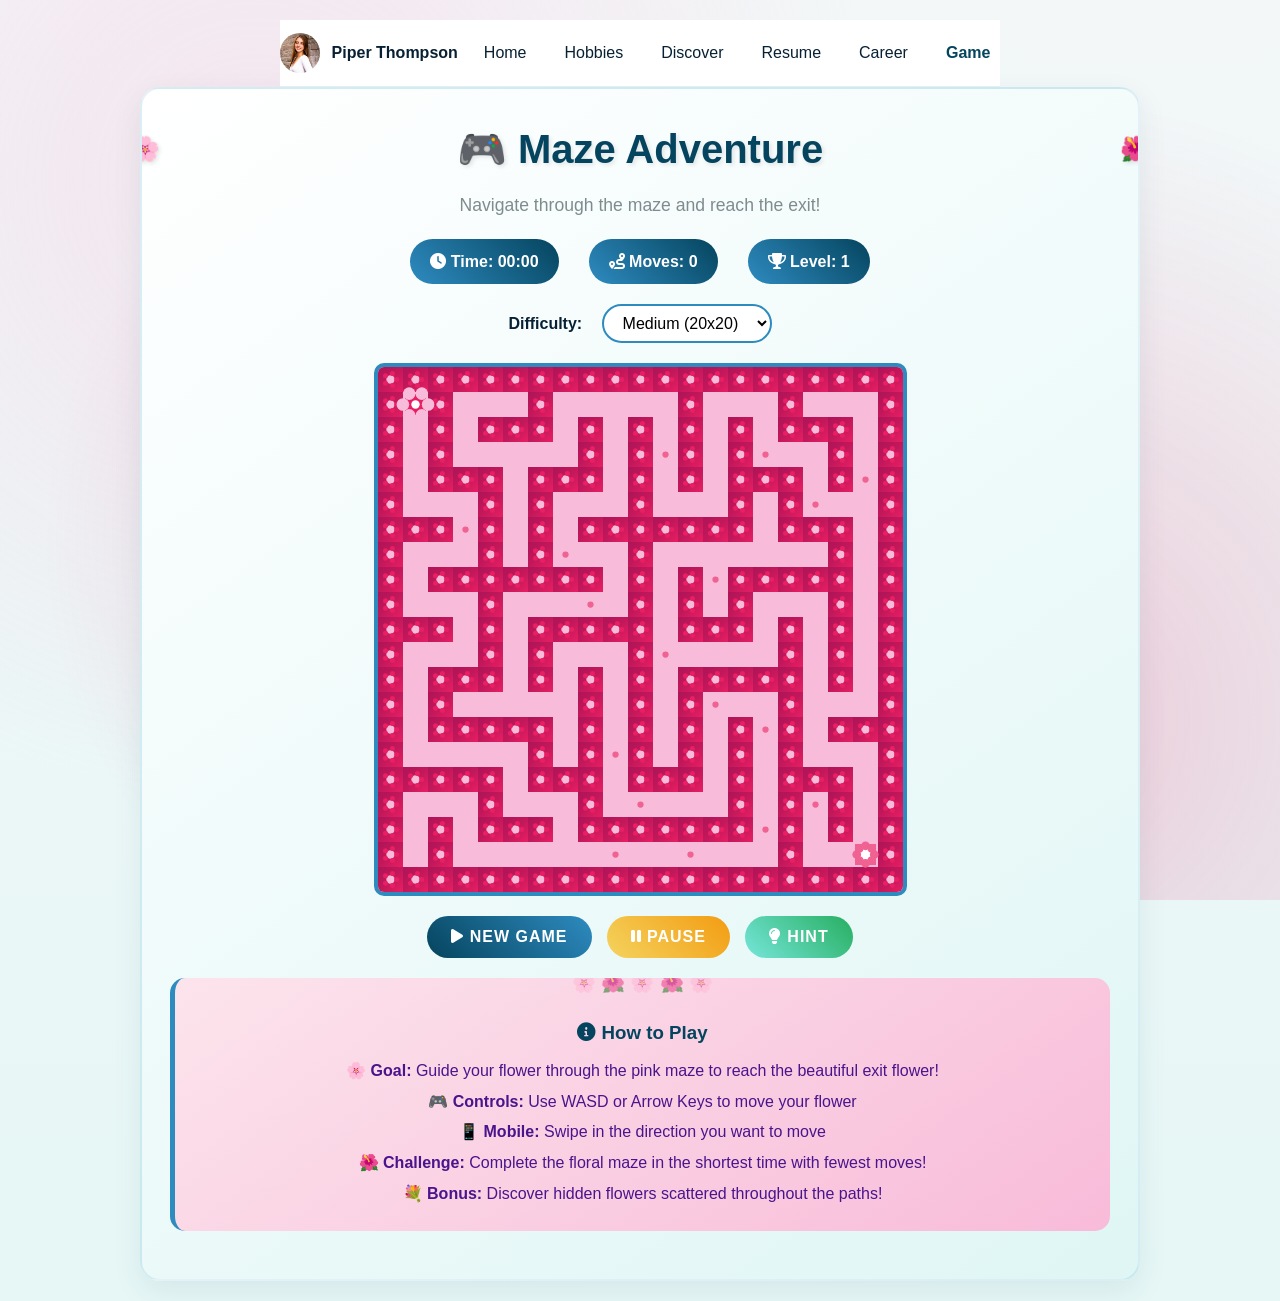
==== game.html @ 85d79a7a "Add files via upload" ====
<!DOCTYPE html>
<html lang="en">
<head>
    <meta charset="UTF-8">
    <meta name="viewport" content="width=device-width, initial-scale=1.0">
    <title>Maze Game - Find Your Way Out!</title>
    <link rel="stylesheet" href="CSS/styles.css">
    <link rel="stylesheet" href="https://cdnjs.cloudflare.com/ajax/libs/font-awesome/6.0.0/css/all.min.css">
    <style>
        :root {
            /* Coastal palette for game visuals (keeps the site consistent) */
            --primary-color: #05445E; /* deep ocean */
            --accent-color: #2E8BC0;  /* bright accent */
            --success-color: #75E6DA; /* seafoam */
            --warning-color: #F4D35E; /* sand */
            --text-color: #072033;    /* dark text */
            --background-color: #F3F7F8; /* light neutral */
            --wall-color: #2E8BC0;    /* walls use accent */
            --path-color: #E6F7F6;    /* pale sea */
            --player-color: #189AB4;  /* player color */
            --start-color: #75E6DA;
            --end-color: #05445E;
            --sea-sheen: #dff6f5;
        }

        * {
            margin: 0;
            padding: 0;
            box-sizing: border-box;
        }

        body {
            font-family: 'Inter', -apple-system, BlinkMacSystemFont, 'Segoe UI', Roboto, sans-serif;
            background: linear-gradient(180deg, #F3F7F8 0%, #E6F7F6 100%);
            min-height: 100vh;
            color: var(--text-color);
            display: flex;
            flex-direction: column;
            align-items: center;
            padding: 20px;
            position: relative;
            overflow-x: hidden;
        }

        body::before {
            content: '';
            position: fixed;
            top: 0;
            left: 0;
            width: 100%;
            height: 100%;
            background-image: 
                radial-gradient(circle at 20% 20%, rgba(248, 187, 217, 0.3) 0%, transparent 50%),
                radial-gradient(circle at 80% 80%, rgba(233, 30, 99, 0.2) 0%, transparent 50%),
                radial-gradient(circle at 40% 60%, rgba(194, 24, 91, 0.2) 0%, transparent 50%);
            pointer-events: none;
            z-index: -1;
        }

        .game-container {
            background: linear-gradient(145deg, #FFFFFF 0%, var(--sea-sheen) 100%);
            border-radius: 20px;
            padding: 28px;
            box-shadow: 0 10px 30px rgba(5, 68, 94, 0.08);
            max-width: 1000px;
            width: 100%;
            text-align: center;
            border: 2px solid rgba(46,139,192,0.12);
            position: relative;
            overflow: hidden;
        }

        .game-container::before {
            content: '';
            position: absolute;
            top: -50px;
            right: -50px;
            width: 100px;
            height: 100px;
            background: radial-gradient(circle, var(--flower-pink) 30%, transparent 70%);
            border-radius: 50%;
            opacity: 0.6;
        }

        .game-container::after {
            content: '';
            position: absolute;
            bottom: -30px;
            left: -30px;
            width: 60px;
            height: 60px;
            background: radial-gradient(circle, var(--rose-pink) 40%, transparent 70%);
            border-radius: 50%;
            opacity: 0.4;
        }

        .game-header {
            margin-bottom: 20px;
        }

        .game-title {
            font-size: 2.5rem;
            color: var(--primary-color);
            margin-bottom: 10px;
            text-shadow: 2px 2px 4px rgba(0, 0, 0, 0.1);
            position: relative;
        }

        .game-title::before {
            content: '🌸';
            position: absolute;
            left: -40px;
            top: 50%;
            transform: translateY(-50%);
            font-size: 1.5rem;
            animation: float 3s ease-in-out infinite;
        }

        .game-title::after {
            content: '🌺';
            position: absolute;
            right: -40px;
            top: 50%;
            transform: translateY(-50%);
            font-size: 1.5rem;
            animation: float 3s ease-in-out infinite reverse;
        }

        @keyframes float {
            0%, 100% { transform: translateY(-50%) rotate(0deg); }
            50% { transform: translateY(-60%) rotate(10deg); }
        }

        .game-subtitle {
            color: #7f8c8d;
            font-size: 1.1rem;
            margin-bottom: 20px;
        }

        .game-stats {
            display: flex;
            justify-content: center;
            gap: 30px;
            margin-bottom: 20px;
            flex-wrap: wrap;
        }

        .stat {
            background: linear-gradient(45deg, var(--accent-color), var(--primary-color));
            color: white;
            padding: 10px 20px;
            border-radius: 25px;
            font-weight: bold;
            min-width: 120px;
        }

        .maze-container {
            display: flex;
            justify-content: center;
            margin: 20px 0;
        }

        #mazeCanvas {
            border: 4px solid var(--wall-color);
            border-radius: 10px;
            background: var(--path-color);
            cursor: crosshair;
        }

        .controls {
            margin: 20px 0;
            display: flex;
            flex-direction: column;
            align-items: center;
            gap: 15px;
        }

        .control-buttons {
            display: flex;
            gap: 15px;
            flex-wrap: wrap;
            justify-content: center;
        }

        .btn {
            padding: 12px 24px;
            border: none;
            border-radius: 25px;
            font-weight: bold;
            cursor: pointer;
            transition: all 0.3s ease;
            font-size: 1rem;
            text-transform: uppercase;
            letter-spacing: 1px;
        }

        .btn-primary {
            background: linear-gradient(45deg, var(--primary-color), var(--accent-color));
            color: white;
        }

        .btn-success {
            background: linear-gradient(45deg, var(--success-color), #27ae60);
            color: white;
        }

        .btn-warning {
            background: linear-gradient(45deg, var(--warning-color), #f39c12);
            color: white;
        }

        .btn:hover {
            transform: translateY(-2px);
            box-shadow: 0 5px 15px rgba(0, 0, 0, 0.2);
        }

        .btn:active {
            transform: translateY(0);
        }

        .instructions {
            background: linear-gradient(145deg, #FCE4EC 0%, #F8BBD9 100%);
            padding: 20px;
            border-radius: 15px;
            margin: 20px 0;
            border-left: 5px solid var(--accent-color);
            position: relative;
            overflow: hidden;
        }

        .instructions::before {
            content: '🌸 🌺 🌸 🌺 🌸';
            position: absolute;
            top: -10px;
            left: 0;
            right: 0;
            text-align: center;
            font-size: 1.2rem;
            opacity: 0.6;
            animation: float 4s ease-in-out infinite;
        }

        .instructions h3 {
            color: var(--primary-color);
            margin-bottom: 10px;
            margin-top: 20px;
        }

        .instructions p {
            margin: 5px 0;
            color: #4A148C;
            font-weight: 500;
        }

        .difficulty-selector {
            margin: 20px 0;
        }

        .difficulty-selector label {
            margin-right: 15px;
            font-weight: bold;
            color: var(--text-color);
        }

        .difficulty-selector select {
            padding: 8px 15px;
            border: 2px solid var(--accent-color);
            border-radius: 20px;
            background: white;
            font-size: 1rem;
            cursor: pointer;
        }

        .game-over {
            position: fixed;
            top: 0;
            left: 0;
            width: 100%;
            height: 100%;
            background: rgba(0, 0, 0, 0.8);
            display: none;
            justify-content: center;
            align-items: center;
            z-index: 1000;
        }

        .game-over-content {
            background: white;
            padding: 40px;
            border-radius: 20px;
            text-align: center;
            max-width: 400px;
            width: 90%;
        }

        .game-over h2 {
            color: var(--success-color);
            font-size: 2rem;
            margin-bottom: 20px;
        }

        .final-stats {
            margin: 20px 0;
            font-size: 1.2rem;
        }

        .final-stats div {
            margin: 10px 0;
            padding: 10px;
            background: #f8f9fa;
            border-radius: 10px;
        }

        @media (max-width: 768px) {
            .game-container {
                padding: 20px;
            }

            .game-title {
                font-size: 2rem;
            }

            .game-stats {
                gap: 15px;
            }

            .stat {
                min-width: 100px;
                padding: 8px 16px;
            }

            .control-buttons {
                flex-direction: column;
                align-items: center;
            }

            .btn {
                width: 200px;
            }
        }
    </style>
</head>
<body>
    <header class="site-header" role="banner">
        <div class="container bar">
            <a class="site-brand" href="index.html" aria-label="Piper Thompson home">
                <img class="avatar" src="media/seniorpicture.jpg" alt="Senior portrait of Piper Thompson">
                <span>Piper Thompson</span>
            </a>
            <nav class="site-nav" role="navigation" aria-label="Primary">
                <a href="index.html">Home</a>
                <a href="hobbies.html">Hobbies</a>
                <a href="discover.html">Discover</a>
                <a href="resume.html">Resume</a>
                <a href="career.html">Career</a>
                <a class="active" href="game.html">Game</a>
            </nav>
        </div>
    </header>
    <div class="game-container">
        <div class="game-header">
            <h1 class="game-title">🎮 Maze Adventure</h1>
            <p class="game-subtitle">Navigate through the maze and reach the exit!</p>
        </div>

        <div class="game-stats">
            <div class="stat">
                <i class="fas fa-clock"></i> Time: <span id="timer">00:00</span>
            </div>
            <div class="stat">
                <i class="fas fa-route"></i> Moves: <span id="moves">0</span>
            </div>
            <div class="stat">
                <i class="fas fa-trophy"></i> Level: <span id="level">1</span>
            </div>
        </div>

        <div class="difficulty-selector">
            <label for="difficulty">Difficulty:</label>
            <select id="difficulty">
                <option value="easy">Easy (15x15)</option>
                <option value="medium" selected>Medium (20x20)</option>
                <option value="hard">Hard (25x25)</option>
                <option value="expert">Expert (30x30)</option>
            </select>
        </div>

        <div class="maze-container">
            <canvas id="mazeCanvas" width="600" height="600"></canvas>
        </div>

        <div class="controls">
            <div class="control-buttons">
                <button class="btn btn-primary" id="newGameBtn">
                    <i class="fas fa-play"></i> New Game
                </button>
                <button class="btn btn-warning" id="pauseBtn">
                    <i class="fas fa-pause"></i> Pause
                </button>
                <button class="btn btn-success" id="hintBtn">
                    <i class="fas fa-lightbulb"></i> Hint
                </button>
            </div>
        </div>

        <div class="instructions">
            <h3><i class="fas fa-info-circle"></i> How to Play</h3>
            <p><strong>🌸 Goal:</strong> Guide your flower through the pink maze to reach the beautiful exit flower!</p>
            <p><strong>🎮 Controls:</strong> Use WASD or Arrow Keys to move your flower</p>
            <p><strong>📱 Mobile:</strong> Swipe in the direction you want to move</p>
            <p><strong>🌺 Challenge:</strong> Complete the floral maze in the shortest time with fewest moves!</p>
            <p><strong>💐 Bonus:</strong> Discover hidden flowers scattered throughout the paths!</p>
        </div>
    </div>

    <div class="game-over" id="gameOver">
        <div class="game-over-content">
            <h2 id="gameOverTitle">🌸 Congratulations! 🌸</h2>
            <p style="color: var(--primary-color); margin-bottom: 20px;">You've successfully navigated through the floral maze!</p>
            <div class="final-stats">
                <div>⏰ Time: <span id="finalTime">00:00</span></div>
                <div>🌺 Moves: <span id="finalMoves">0</span></div>
                <div>🏆 Level: <span id="finalLevel">1</span></div>
            </div>
            <button class="btn btn-primary" id="playAgainBtn">
                <i class="fas fa-redo"></i> Play Again
            </button>
        </div>
    </div>

    <script>
        class MazeGame {
            constructor() {
                this.canvas = document.getElementById('mazeCanvas');
                this.ctx = this.canvas.getContext('2d');
                this.cellSize = 20;
                this.maze = [];
                this.player = { x: 1, y: 1 };
                this.start = { x: 1, y: 1 };
                this.end = { x: 0, y: 0 };
                this.moves = 0;
                this.startTime = null;
                this.gameRunning = false;
                this.gamePaused = false;
                this.timerInterval = null;
                this.difficulty = 'medium';
                
                this.difficulties = {
                    easy: { size: 15, cellSize: 30 },
                    medium: { size: 20, cellSize: 25 },
                    hard: { size: 25, cellSize: 20 },
                    expert: { size: 30, cellSize: 18 }
                };

                this.initializeEventListeners();
                this.generateMaze();
            }

            initializeEventListeners() {
                // Keyboard controls
                document.addEventListener('keydown', (e) => {
                    if (!this.gameRunning || this.gamePaused) return;
                    
                    const directions = {
                        'ArrowUp': { x: 0, y: -1 },
                        'ArrowDown': { x: 0, y: 1 },
                        'ArrowLeft': { x: -1, y: 0 },
                        'ArrowRight': { x: 1, y: 0 },
                        'w': { x: 0, y: -1 },
                        's': { x: 0, y: 1 },
                        'a': { x: -1, y: 0 },
                        'd': { x: 1, y: 0 }
                    };

                    if (directions[e.key]) {
                        e.preventDefault();
                        this.movePlayer(directions[e.key]);
                    }
                });

                // Button controls
                document.getElementById('newGameBtn').addEventListener('click', () => this.newGame());
                document.getElementById('pauseBtn').addEventListener('click', () => this.togglePause());
                document.getElementById('hintBtn').addEventListener('click', () => this.showHint());
                document.getElementById('playAgainBtn').addEventListener('click', () => this.newGame());
                document.getElementById('difficulty').addEventListener('change', (e) => {
                    this.difficulty = e.target.value;
                    this.newGame();
                });

                // Touch controls for mobile
                this.setupTouchControls();
            }

            setupTouchControls() {
                let touchStartX = 0;
                let touchStartY = 0;

                this.canvas.addEventListener('touchstart', (e) => {
                    e.preventDefault();
                    const touch = e.touches[0];
                    touchStartX = touch.clientX;
                    touchStartY = touch.clientY;
                });

                this.canvas.addEventListener('touchend', (e) => {
                    e.preventDefault();
                    if (!this.gameRunning || this.gamePaused) return;

                    const touch = e.changedTouches[0];
                    const deltaX = touch.clientX - touchStartX;
                    const deltaY = touch.clientY - touchStartY;
                    const minSwipeDistance = 30;

                    if (Math.abs(deltaX) > Math.abs(deltaY)) {
                        // Horizontal swipe
                        if (Math.abs(deltaX) > minSwipeDistance) {
                            this.movePlayer(deltaX > 0 ? { x: 1, y: 0 } : { x: -1, y: 0 });
                        }
                    } else {
                        // Vertical swipe
                        if (Math.abs(deltaY) > minSwipeDistance) {
                            this.movePlayer(deltaY > 0 ? { x: 0, y: 1 } : { x: 0, y: -1 });
                        }
                    }
                });
            }

            generateMaze() {
                const config = this.difficulties[this.difficulty];
                this.cellSize = config.cellSize;
                const size = config.size;
                
                // Ensure odd dimensions for proper maze generation
                const mazeWidth = size % 2 === 0 ? size + 1 : size;
                const mazeHeight = size % 2 === 0 ? size + 1 : size;
                
                this.maze = Array(mazeHeight).fill().map(() => Array(mazeWidth).fill(1));
                
                // Generate maze using recursive backtracking
                this.carvePath(1, 1);
                
                // Set start and end points
                this.start = { x: 1, y: 1 };
                this.end = { x: mazeWidth - 2, y: mazeHeight - 2 };
                this.player = { ...this.start };
                
                // Update canvas size
                this.canvas.width = mazeWidth * this.cellSize;
                this.canvas.height = mazeHeight * this.cellSize;
                
                this.drawMaze();
            }

            carvePath(x, y) {
                this.maze[y][x] = 0; // Mark as path
                
                const directions = [
                    { x: 0, y: -2 }, // Up
                    { x: 2, y: 0 },  // Right
                    { x: 0, y: 2 },  // Down
                    { x: -2, y: 0 }  // Left
                ];
                
                // Shuffle directions
                for (let i = directions.length - 1; i > 0; i--) {
                    const j = Math.floor(Math.random() * (i + 1));
                    [directions[i], directions[j]] = [directions[j], directions[i]];
                }
                
                for (const dir of directions) {
                    const newX = x + dir.x;
                    const newY = y + dir.y;
                    
                    if (newX > 0 && newX < this.maze[0].length - 1 && 
                        newY > 0 && newY < this.maze.length - 1 && 
                        this.maze[newY][newX] === 1) {
                        
                        // Carve wall between current and new cell
                        this.maze[y + dir.y / 2][x + dir.x / 2] = 0;
                        this.carvePath(newX, newY);
                    }
                }
            }

            drawMaze() {
                this.ctx.clearRect(0, 0, this.canvas.width, this.canvas.height);
                
                // Draw background with subtle pink gradient
                const gradient = this.ctx.createLinearGradient(0, 0, this.canvas.width, this.canvas.height);
                gradient.addColorStop(0, '#FCE4EC');
                gradient.addColorStop(1, '#F8BBD9');
                this.ctx.fillStyle = gradient;
                this.ctx.fillRect(0, 0, this.canvas.width, this.canvas.height);
                
                for (let y = 0; y < this.maze.length; y++) {
                    for (let x = 0; x < this.maze[y].length; x++) {
                        if (this.maze[y][x] === 1) {
                            // Draw wall with pink gradient
                            const wallGradient = this.ctx.createLinearGradient(
                                x * this.cellSize, y * this.cellSize,
                                (x + 1) * this.cellSize, (y + 1) * this.cellSize
                            );
                            wallGradient.addColorStop(0, '#AD1457');
                            wallGradient.addColorStop(0.5, '#C2185B');
                            wallGradient.addColorStop(1, '#E91E63');
                            
                            this.ctx.fillStyle = wallGradient;
                            this.ctx.fillRect(x * this.cellSize, y * this.cellSize, this.cellSize, this.cellSize);
                            
                            // Add flower pattern to walls
                            this.drawFlowerPattern(x, y);
                        } else {
                            // Draw path with light pink
                            this.ctx.fillStyle = '#F8BBD9';
                            this.ctx.fillRect(x * this.cellSize, y * this.cellSize, this.cellSize, this.cellSize);
                            
                            // Add occasional small flowers to paths
                            if (Math.random() < 0.1) {
                                this.drawSmallFlower(x, y);
                            }
                        }
                    }
                }
                
                // Draw start point with flower
                this.ctx.fillStyle = '#C2185B';
                this.ctx.fillRect(
                    this.start.x * this.cellSize + 2, 
                    this.start.y * this.cellSize + 2, 
                    this.cellSize - 4, 
                    this.cellSize - 4
                );
                this.drawStartFlower(this.start.x, this.start.y);
                
                // Draw end point with flower
                this.ctx.fillStyle = '#F06292';
                this.ctx.fillRect(
                    this.end.x * this.cellSize + 2, 
                    this.end.y * this.cellSize + 2, 
                    this.cellSize - 4, 
                    this.cellSize - 4
                );
                this.drawEndFlower(this.end.x, this.end.y);
                
                // Draw player as a flower
                this.drawPlayerFlower(this.player.x, this.player.y);
            }

            drawFlowerPattern(x, y) {
                const centerX = x * this.cellSize + this.cellSize / 2;
                const centerY = y * this.cellSize + this.cellSize / 2;
                const radius = this.cellSize / 6;
                
                // Draw small decorative flowers on walls
                this.ctx.fillStyle = '#F8BBD9';
                this.ctx.beginPath();
                this.ctx.arc(centerX, centerY, radius, 0, 2 * Math.PI);
                this.ctx.fill();
                
                // Draw petals
                this.ctx.fillStyle = '#E91E63';
                for (let i = 0; i < 5; i++) {
                    const angle = (i * 2 * Math.PI) / 5;
                    const petalX = centerX + Math.cos(angle) * radius * 1.5;
                    const petalY = centerY + Math.sin(angle) * radius * 1.5;
                    this.ctx.beginPath();
                    this.ctx.arc(petalX, petalY, radius * 0.6, 0, 2 * Math.PI);
                    this.ctx.fill();
                }
            }

            drawSmallFlower(x, y) {
                const centerX = x * this.cellSize + this.cellSize / 2;
                const centerY = y * this.cellSize + this.cellSize / 2;
                const radius = this.cellSize / 8;
                
                // Draw small flower center
                this.ctx.fillStyle = '#F06292';
                this.ctx.beginPath();
                this.ctx.arc(centerX, centerY, radius, 0, 2 * Math.PI);
                this.ctx.fill();
                
                // Draw small petals
                this.ctx.fillStyle = '#F8BBD9';
                for (let i = 0; i < 4; i++) {
                    const angle = (i * Math.PI) / 2;
                    const petalX = centerX + Math.cos(angle) * radius * 1.8;
                    const petalY = centerY + Math.sin(angle) * radius * 1.8;
                    this.ctx.beginPath();
                    this.ctx.arc(petalX, petalY, radius * 0.7, 0, 2 * Math.PI);
                    this.ctx.fill();
                }
            }

            drawStartFlower(x, y) {
                const centerX = x * this.cellSize + this.cellSize / 2;
                const centerY = y * this.cellSize + this.cellSize / 2;
                const radius = this.cellSize / 4;
                
                // Draw start flower
                this.ctx.fillStyle = '#FFFFFF';
                this.ctx.beginPath();
                this.ctx.arc(centerX, centerY, radius, 0, 2 * Math.PI);
                this.ctx.fill();
                
                // Draw petals
                this.ctx.fillStyle = '#C2185B';
                for (let i = 0; i < 6; i++) {
                    const angle = (i * Math.PI) / 3;
                    const petalX = centerX + Math.cos(angle) * radius * 1.3;
                    const petalY = centerY + Math.sin(angle) * radius * 1.3;
                    this.ctx.beginPath();
                    this.ctx.arc(petalX, petalY, radius * 0.8, 0, 2 * Math.PI);
                    this.ctx.fill();
                }
            }

            drawEndFlower(x, y) {
                const centerX = x * this.cellSize + this.cellSize / 2;
                const centerY = y * this.cellSize + this.cellSize / 2;
                const radius = this.cellSize / 4;
                
                // Draw end flower
                this.ctx.fillStyle = '#FFFFFF';
                this.ctx.beginPath();
                this.ctx.arc(centerX, centerY, radius, 0, 2 * Math.PI);
                this.ctx.fill();
                
                // Draw petals
                this.ctx.fillStyle = '#F06292';
                for (let i = 0; i < 8; i++) {
                    const angle = (i * Math.PI) / 4;
                    const petalX = centerX + Math.cos(angle) * radius * 1.4;
                    const petalY = centerY + Math.sin(angle) * radius * 1.4;
                    this.ctx.beginPath();
                    this.ctx.arc(petalX, petalY, radius * 0.7, 0, 2 * Math.PI);
                    this.ctx.fill();
                }
            }

            drawPlayerFlower(x, y) {
                const centerX = x * this.cellSize + this.cellSize / 2;
                const centerY = y * this.cellSize + this.cellSize / 2;
                const radius = this.cellSize / 2 - 2;
                
                // Draw player as a moving flower
                this.ctx.fillStyle = '#E91E63';
                this.ctx.beginPath();
                this.ctx.arc(centerX, centerY, radius, 0, 2 * Math.PI);
                this.ctx.fill();
                
                // Draw petals around player
                this.ctx.fillStyle = '#F8BBD9';
                for (let i = 0; i < 6; i++) {
                    const angle = (i * Math.PI) / 3;
                    const petalX = centerX + Math.cos(angle) * radius * 1.2;
                    const petalY = centerY + Math.sin(angle) * radius * 1.2;
                    this.ctx.beginPath();
                    this.ctx.arc(petalX, petalY, radius * 0.6, 0, 2 * Math.PI);
                    this.ctx.fill();
                }
                
                // Draw center
                this.ctx.fillStyle = '#FFFFFF';
                this.ctx.beginPath();
                this.ctx.arc(centerX, centerY, radius * 0.4, 0, 2 * Math.PI);
                this.ctx.fill();
            }

            movePlayer(direction) {
                const newX = this.player.x + direction.x;
                const newY = this.player.y + direction.y;
                
                // Check bounds and walls
                if (newX >= 0 && newX < this.maze[0].length && 
                    newY >= 0 && newY < this.maze.length && 
                    this.maze[newY][newX] === 0) {
                    
                    this.player.x = newX;
                    this.player.y = newY;
                    this.moves++;
                    this.updateStats();
                    this.drawMaze();
                    
                    // Check win condition
                    if (this.player.x === this.end.x && this.player.y === this.end.y) {
                        this.gameWin();
                    }
                }
            }

            updateStats() {
                document.getElementById('moves').textContent = this.moves;
            }

            startTimer() {
                this.startTime = Date.now();
                this.timerInterval = setInterval(() => {
                    if (!this.gamePaused) {
                        const elapsed = Date.now() - this.startTime;
                        const minutes = Math.floor(elapsed / 60000);
                        const seconds = Math.floor((elapsed % 60000) / 1000);
                        document.getElementById('timer').textContent = 
                            `${minutes.toString().padStart(2, '0')}:${seconds.toString().padStart(2, '0')}`;
                    }
                }, 1000);
            }

            stopTimer() {
                if (this.timerInterval) {
                    clearInterval(this.timerInterval);
                    this.timerInterval = null;
                }
            }

            newGame() {
                this.stopTimer();
                this.gameRunning = true;
                this.gamePaused = false;
                this.moves = 0;
                this.startTime = null;
                document.getElementById('gameOver').style.display = 'none';
                this.generateMaze();
                this.startTimer();
                this.updateStats();
            }

            togglePause() {
                this.gamePaused = !this.gamePaused;
                const pauseBtn = document.getElementById('pauseBtn');
                if (this.gamePaused) {
                    pauseBtn.innerHTML = '<i class="fas fa-play"></i> Resume';
                    pauseBtn.className = 'btn btn-success';
                } else {
                    pauseBtn.innerHTML = '<i class="fas fa-pause"></i> Pause';
                    pauseBtn.className = 'btn btn-warning';
                }
            }

            showHint() {
                // Simple hint: flash the exit briefly
                const originalColor = this.ctx.fillStyle;
                this.ctx.fillStyle = '#f1c40f';
                this.ctx.fillRect(
                    this.end.x * this.cellSize, 
                    this.end.y * this.cellSize, 
                    this.cellSize, 
                    this.cellSize
                );
                
                setTimeout(() => {
                    this.drawMaze();
                }, 500);
            }

            gameWin() {
                this.gameRunning = false;
                this.stopTimer();
                
                const finalTime = document.getElementById('timer').textContent;
                document.getElementById('finalTime').textContent = finalTime;
                document.getElementById('finalMoves').textContent = this.moves;
                document.getElementById('finalLevel').textContent = 
                    document.getElementById('level').textContent;
                
                // Show level-specific congratulations message
                this.showLevelCongratulations();
                
                document.getElementById('gameOver').style.display = 'flex';
            }

            showLevelCongratulations() {
                const gameOverTitle = document.getElementById('gameOverTitle');
                const gameOverContent = document.querySelector('.game-over-content');
                
                // Get level-specific congratulations message and Duluth fact
                const levelMessages = {
                    easy: {
                        congrats: '🌸 Congratulations! You completed the Easy level! 🌸',
                        fact: 'The deepest point in Lake Superior is 405 metres or 1,333 feet.'
                    },
                    medium: {
                        congrats: '🌸 Congratulations! You completed the Medium level! 🌸',
                        fact: 'Lake Superior Holds 10% of the Planet\'s Fresh Water'
                    },
                    hard: {
                        congrats: '🌸 Congratulations! You completed the Hard level! 🌸',
                        fact: 'The Duluth Lift Bridge didn\'t originally lift'
                    },
                    expert: {
                        congrats: '🌸 Congratulations! You completed the Expert level! 🌸',
                        fact: 'Beneath Duluth lies an extensive network of steam tunnels, originally built to house steam pipes.'
                    }
                };
                
                const currentLevel = this.difficulty;
                const message = levelMessages[currentLevel];
                
                // Update the congratulations title
                gameOverTitle.innerHTML = message.congrats;
                
                // Add or update the Duluth fact section
                let factElement = document.getElementById('duluthFact');
                if (!factElement) {
                    factElement = document.createElement('div');
                    factElement.id = 'duluthFact';
                    factElement.style.cssText = `
                        background: linear-gradient(145deg, #F8BBD9 0%, #E91E63 100%);
                        color: white;
                        padding: 15px;
                        border-radius: 10px;
                        margin: 15px 0;
                        font-weight: bold;
                        text-align: center;
                        box-shadow: 0 4px 8px rgba(0, 0, 0, 0.2);
                    `;
                    
                    // Insert the fact element after the congratulations paragraph
                    const congratsParagraph = gameOverContent.querySelector('p');
                    congratsParagraph.parentNode.insertBefore(factElement, congratsParagraph.nextSibling);
                }
                
                factElement.innerHTML = `🏛️ <strong>Duluth Fact:</strong> ${message.fact}`;
            }
        }

        // Initialize the game when the page loads
        document.addEventListener('DOMContentLoaded', () => {
            new MazeGame();
        });
    </script>
</body>
</html>
---- CSS/styles.css ----
/* Global, professional, responsive styles */

:root {
    /* Coastal color palette */
    --coast-deep: #05445E;     /* deep ocean */
    --coast-teal: #189AB4;     /* teal */
    --coast-sea: #75E6DA;      /* seafoam */
    --coast-sand: #F7F4EA;     /* sand */
    --coast-acc:  #2E8BC0;     /* accent */

    /* Brand mappings */
    --brand-primary: var(--coast-deep);
    --brand-secondary: var(--coast-teal);
    --brand-accent: var(--coast-acc);

    /* Neutrals */
    --surface: #ffffff;
    --surface-alt: #F3F7F8;
    --text: #072033;
    --text-muted: #4b6b74;
    --border: #e6eef3;
}

* {
    box-sizing: border-box;
}

html, body {
    margin: 0;
    padding: 0;
}

body {
    font-family: "Inter", "Segoe UI", Roboto, Helvetica, Arial, sans-serif;
    color: var(--text);
    background: var(--surface-alt);
    line-height: 1.6;
}

img, video {
    max-width: 100%;
    height: auto;
    display: block;
}

/* Hobby images: consistent aspect ratio and responsive sizing */
.hobby-img {
    width: 100%;
    aspect-ratio: 4 / 3;
    object-fit: cover;
    border-radius: 8px;
    display: block;
}

/* When a card is marked as inline (karate), make the image a fixed side image on wide screens */
.hobby-inline .hobby-img {
    /* When stacked, make the inline card image full-width to match other hobby cards */
    width: 100%;
    height: auto;
    max-width: 100%;
}

/* Hobby row: place image next to text on wide screens, stack on small screens */
.hobby-row {
    display: flex;
    gap: 18px;
    align-items: flex-start;
    flex-wrap: wrap;
}

.hobby-row .hobby-img {
    /* Slightly larger side image on wide screens for better presence */
    width: 260px;
    max-width: 45%;
    height: 180px;
    object-fit: cover;
}

/* Stack hobby-row at a larger breakpoint so side-by-side shows on more screen sizes */
@media (max-width: 1100px) {
    .hobby-row {
        flex-direction: column;
    }
    .hobby-row .hobby-img {
        width: 100%;
        height: auto;
        max-width: 100%;
    }
}

/* Homepage-specific compact grid to reduce empty space */
.home-tiles {
    display: grid;
    /* Use two fixed-width columns and center them so two tiles look full on wide screens */
    /* Increased from 300px to 500px for larger tiles */
    grid-template-columns: repeat(2, 500px);
    justify-content: center;
    gap: 16px;
    align-items: start;
}

.compact-thumb {
    width: 100%;
    height: 140px;
    object-fit: cover;
    border-radius: 8px;
}

/* Larger variant for featured homepage tiles (50% taller) */
.compact-thumb.large {
    height: 210px; /* 140px * 1.5 */
}

/* Profile thumbnail used on the homepage aside */
.profile-thumb {
    width: 120px;
    max-width: 100%;
    height: auto;
    border-radius: 12px;
    object-fit: cover;
    display: block;
    margin-bottom: 12px;
}

/* Larger portrait placed under the welcome video in the hero column */
.hero-photo {
    display: block;
    text-align: center;
    margin-top: 12px;
}

.hero-profile {
    width: 100%;
    max-width: 420px; /* larger presence */
    height: auto;
    border-radius: 14px;
    object-fit: cover;
    display: inline-block;
    box-shadow: 0 6px 18px rgba(5, 68, 94, 0.08);
}

@media (max-width: 900px) {
    .hero-profile {
        max-width: 100%;
        width: 100%;
    }
}

@media (max-width: 1100px) {
    .home-tiles {
        grid-template-columns: repeat(2, 1fr);
        justify-content: stretch;
    }
}

@media (max-width: 700px) {
    .home-tiles {
        grid-template-columns: 1fr;
    }
}

a {
    color: var(--brand-primary);
    text-decoration: none;
}

a:hover {
    text-decoration: underline;
}

.container {
    width: 100%;
    max-width: 1100px;
    margin: 0 auto;
    padding: 0 16px;
}

/* Header / Nav */
.site-header {
    position: sticky;
    top: 0;
    z-index: 100;
    background: var(--surface);
    border-bottom: 1px solid var(--border);
}

.site-header .bar {
    display: flex;
    align-items: center;
    justify-content: space-between;
    gap: 16px;
    padding: 12px 0;
}

.site-brand {
    display: flex;
    align-items: center;
    gap: 12px;
    font-weight: 700;
    color: var(--text);
}

.site-brand .avatar {
    width: 40px;
    height: 40px;
    border-radius: 50%;
    object-fit: cover;
}

.site-nav {
    display: flex;
    flex-wrap: wrap;
    gap: 10px 18px;
}

.site-nav a {
    color: var(--text);
    padding: 8px 10px;
    border-radius: 8px;
}

.site-nav a:hover {
    background: var(--surface-alt);
    color: var(--brand-accent);
}

.site-nav a.active {
    background: transparent;
    color: var(--brand-primary);
    font-weight: 700;
}

/* Hero */
.hero {
    background: linear-gradient(180deg, var(--surface-alt), rgba(230, 247, 245, 0));
    padding: 24px 0 12px; /* reduced vertical spacing */
}

.hero-grid {
    display: grid;
    /* give the left column (welcome + video) more room so the video can be larger */
    grid-template-columns: 1.6fr 1fr;
    gap: 20px; /* tighter grid gap */
}

/* Larger welcome video styling (16:9) */
.welcome-video {
    width: 100%;
    aspect-ratio: 16 / 9;
    height: auto;
    border-radius: 10px;
    display: block;
}

/* Larger variant used for the dedicated welcome video section */
.welcome-section {
    padding: 36px 0; /* give the video more breathing room */
}

.welcome-section .card {
    display: grid;
    place-items: center;
    text-align: center;
}

.welcome-section .welcome-video.welcome-large {
    width: 100%;
    /* Cap the video to the requested 800px width for large viewports */
    max-width: 800px;
    aspect-ratio: 16 / 9;
    height: auto;
    border-radius: 12px;
    box-shadow: 0 8px 30px rgba(5, 68, 94, 0.12);
    display: block;
}

@media (max-width: 1200px) {
    .welcome-section .welcome-video.welcome-large {
        max-width: 100%;
    }
}

.card {
    background: var(--surface);
    border: 1px solid var(--border);
    border-radius: 12px;
    padding: 16px; /* slightly reduced card padding */
    box-shadow: 0 1px 2px rgba(0,0,0,0.04);
}

.card h2 {
    margin: 0 0 8px;
}

.stack {
    display: grid;
    gap: 12px; /* reduced stack gap */
}

/* Make sure hobby-row layout wins when an element also has .stack (more specific selector) */
.card.hobby-row,
figure.hobby-row {
    display: flex;
    gap: 18px;
    align-items: flex-start;
    flex-wrap: wrap;
}

/* Ensure the text area grows and sits to the right of the image */
.hobby-row figcaption {
    flex: 1 1 auto;
    min-width: 220px;
}

.grid-2 {
    display: grid;
    grid-template-columns: repeat(2, 1fr);
    gap: 12px;
}

.grid-3 {
    /* Stack hobby cards vertically (single column) */
    display: grid;
    grid-template-columns: 1fr;
    gap: 16px;
}

.muted {
    color: var(--text-muted);
}

.btn {
    display: inline-block;
    padding: 10px 14px;
    border-radius: 10px;
    border: 1px solid var(--border);
    background: var(--surface);
    color: var(--text);
}

.btn.primary {
    background: linear-gradient(180deg, var(--brand-primary), var(--brand-secondary));
    color: white;
    border-color: var(--brand-primary);
}

.section {
    padding: 28px 0;
}

.section h2 {
    margin: 0 0 8px;
}

.footer {
    border-top: 1px solid var(--border);
    padding: 24px 0;
    color: var(--text-muted);
    background: var(--surface);
}

/* Resume */
.resume {
    display: grid;
    grid-template-columns: 1fr;
    gap: 20px;
}

.resume h3 {
    margin: 0 0 6px;
}

/* Responsive */
@media (max-width: 900px) {
    .hero-grid {
        grid-template-columns: 1fr;
    }

    .grid-2, .grid-3 {
        grid-template-columns: 1fr;
    }
}
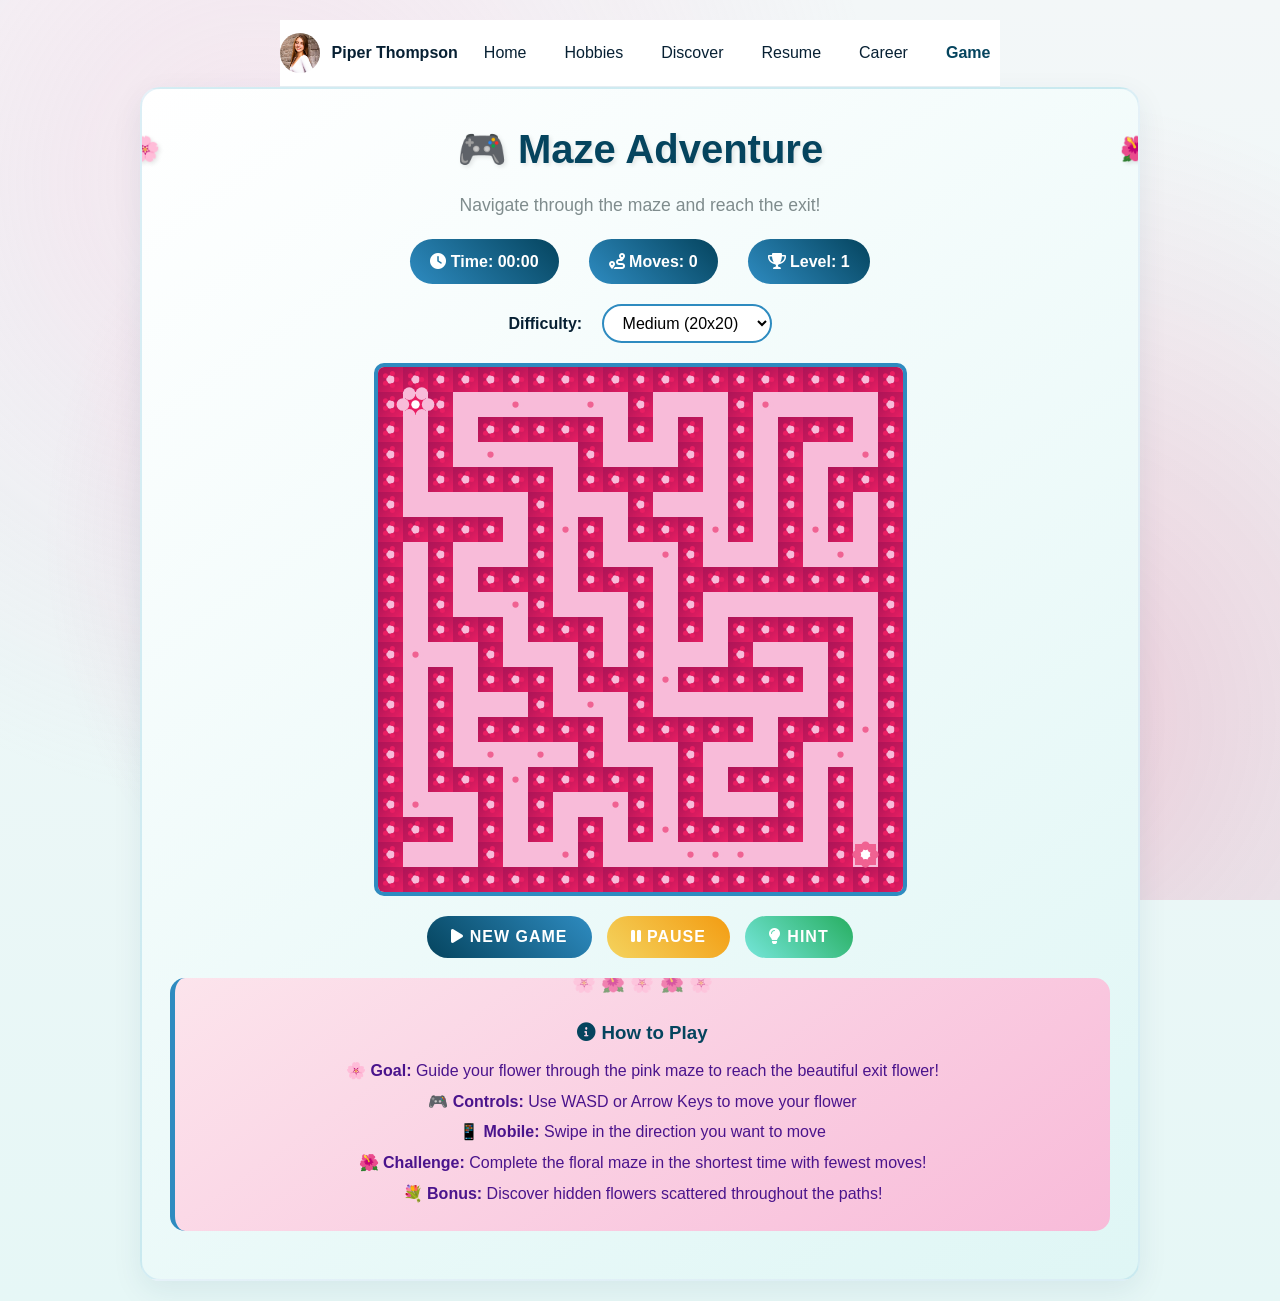
==== commit 319deb1e: "Add files via upload" ====
--- a/game.html
+++ b/game.html
@@ -357,6 +357,10 @@
             </nav>
         </div>
     </header>
+    <audio id="backgroundMusic" loop>
+        <source src="audio/stroll.mp3" type="audio/mpeg">
+        Your browser does not support the audio element.
+    </audio>
     <div class="game-container">
         <div class="game-header">
             <h1 class="game-title">🎮 Maze Adventure</h1>
@@ -433,6 +437,7 @@
             constructor() {
                 this.canvas = document.getElementById('mazeCanvas');
                 this.ctx = this.canvas.getContext('2d');
+                this.backgroundMusic = document.getElementById('backgroundMusic');
                 this.cellSize = 20;
                 this.maze = [];
                 this.player = { x: 1, y: 1 };
@@ -824,6 +829,10 @@
                 this.generateMaze();
                 this.startTimer();
                 this.updateStats();
+                // Start background music
+                this.backgroundMusic.play().catch(error => {
+                    console.log('Audio play failed:', error);
+                });
             }
 
             togglePause() {
@@ -832,9 +841,15 @@
                 if (this.gamePaused) {
                     pauseBtn.innerHTML = '<i class="fas fa-play"></i> Resume';
                     pauseBtn.className = 'btn btn-success';
+                    // Pause background music
+                    this.backgroundMusic.pause();
                 } else {
                     pauseBtn.innerHTML = '<i class="fas fa-pause"></i> Pause';
                     pauseBtn.className = 'btn btn-warning';
+                    // Resume background music
+                    this.backgroundMusic.play().catch(error => {
+                        console.log('Audio play failed:', error);
+                    });
                 }
             }
 
@@ -857,6 +872,10 @@
             gameWin() {
                 this.gameRunning = false;
                 this.stopTimer();
+                
+                // Stop background music
+                this.backgroundMusic.pause();
+                this.backgroundMusic.currentTime = 0;
                 
                 const finalTime = document.getElementById('timer').textContent;
                 document.getElementById('finalTime').textContent = finalTime;
